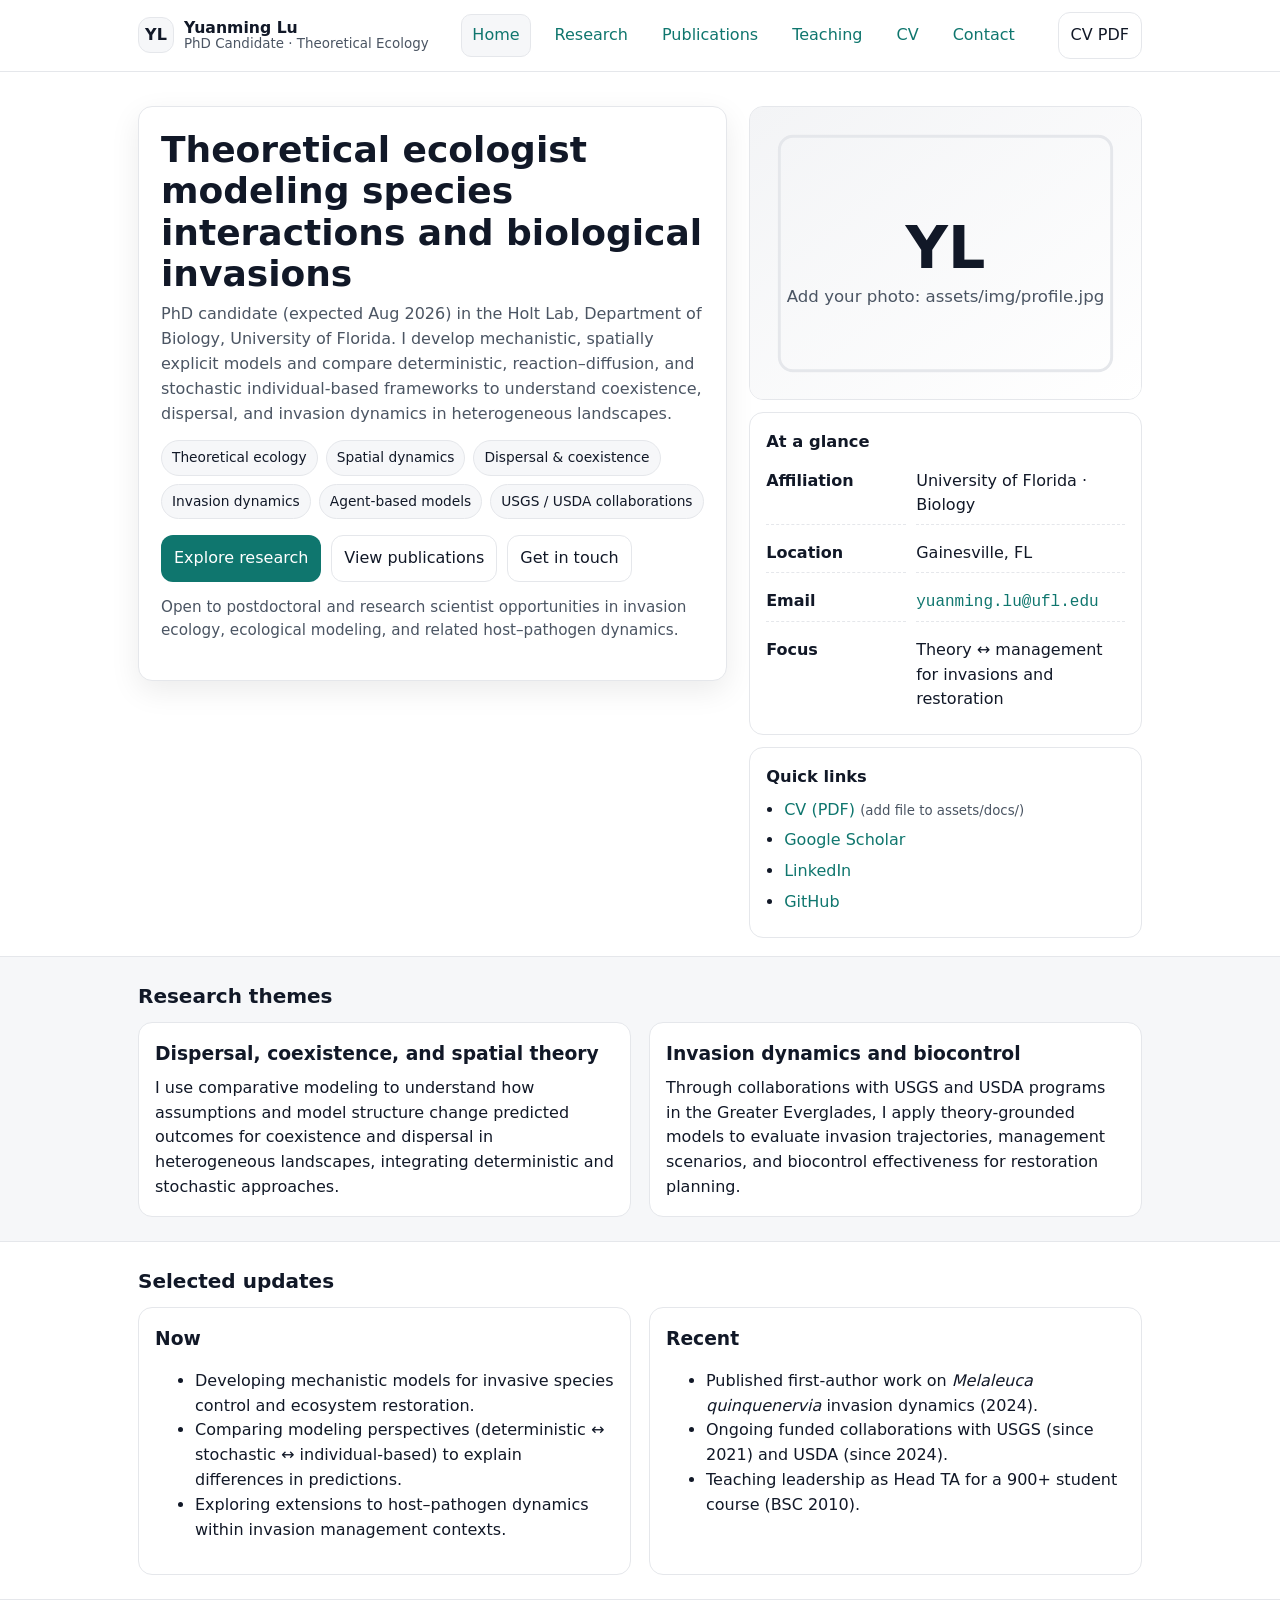
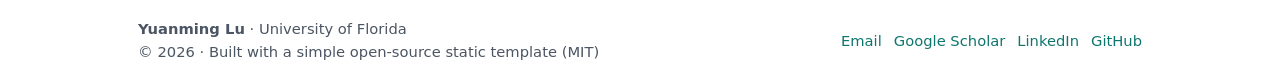
==== index.html @ 066a1757 "Add files via upload" ====
<!doctype html>
<html lang="en">
<head>
  <meta charset="utf-8" />
  <meta name="viewport" content="width=device-width, initial-scale=1" />
  <title>Home · Yuanming Lu</title>
  <meta name="description" content="Yuanming Lu — theoretical ecology, invasion dynamics, spatial models (UF)." />
  <link rel="stylesheet" href="assets/css/style.css" />
</head>
<body>

<header class="site-header">
  <a class="skip-link" href="#main">Skip to content</a>
  <div class="container">
    <div class="navbar">
      <div class="brand">
        <div class="mark" aria-hidden="true">YL</div>
        <div class="title">
          <strong>Yuanming Lu</strong>
          <span>PhD Candidate · Theoretical Ecology</span>
        </div>
      </div>

      <nav class="nav-links" data-nav-links aria-label="Primary">
        <a href="index.html">Home</a>
        <a href="research.html">Research</a>
        <a href="publications.html">Publications</a>
        <a href="teaching.html">Teaching</a>
        <a href="cv.html">CV</a>
        <a href="contact.html">Contact</a>
      </nav>

      <div class="nav-actions">
        <a class="btn" href="assets/docs/CV_YuanmingLu.pdf" target="_blank" rel="noopener">CV PDF</a>
        <button class="btn menu-btn" data-menu-btn aria-expanded="false" aria-controls="menu" type="button">Menu</button>
      </div>
    </div>
  </div>
</header>

<main id="main">

<section class="hero">
  <div class="container">
    <div class="hero-grid">
      <div class="hero-card">
        <h1>Theoretical ecologist modeling species interactions and biological invasions</h1>
        <p class="tagline">
          PhD candidate (expected Aug 2026) in the Holt Lab, Department of Biology, University of Florida.
          I develop mechanistic, spatially explicit models and compare deterministic, reaction–diffusion, and stochastic individual-based frameworks to understand coexistence, dispersal, and invasion dynamics in heterogeneous landscapes.
        </p>

        <div class="pills" aria-label="Research keywords">
          <span class="pill">Theoretical ecology</span>
          <span class="pill">Spatial dynamics</span>
          <span class="pill">Dispersal & coexistence</span>
          <span class="pill">Invasion dynamics</span>
          <span class="pill">Agent-based models</span>
          <span class="pill">USGS / USDA collaborations</span>
        </div>

        <div class="quick">
          <a class="btn primary" href="research.html">Explore research</a>
          <a class="btn" href="publications.html">View publications</a>
          <a class="btn" href="contact.html">Get in touch</a>
        </div>

        <p style="margin-top:14px;color:var(--muted);font-size:.95rem">
          Open to postdoctoral and research scientist opportunities in invasion ecology, ecological modeling, and related host–pathogen dynamics.
        </p>
      </div>

      <div class="profile">
        <div class="photo" role="img" aria-label="Profile photo placeholder">
          <img src="assets/img/profile-placeholder.svg" alt="Profile photo placeholder (replace with your photo)." />
        </div>

        <div class="card">
          <h3>At a glance</h3>
          <div class="kv">
            <div><strong>Affiliation</strong></div><div>University of Florida · Biology</div>
            <div><strong>Location</strong></div><div>Gainesville, FL</div>
            <div><strong>Email</strong></div><div><a class="mono" href="mailto:yuanming.lu@ufl.edu">yuanming.lu@ufl.edu</a></div>
            <div><strong>Focus</strong></div><div>Theory ↔ management for invasions and restoration</div>
          </div>
        </div>

        <div class="card">
          <h3>Quick links</h3>
          <ul>
            <li><a href="assets/docs/CV_YuanmingLu.pdf" target="_blank" rel="noopener">CV (PDF)</a> <small>(add file to assets/docs/)</small></li>
            <li><a href="https://scholar.google.com/citations?user=kKGQYPwAAAAJ&hl=en&oi=ao" target="_blank" rel="noopener">Google Scholar</a></li>
            <li><a href="https://www.linkedin.com/in/yuanming-lu/" target="_blank" rel="noopener">LinkedIn</a></li>
            <li><a href="https://github.com/Yuanming110" target="_blank" rel="noopener">GitHub</a></li>
          </ul>
        </div>
      </div>
    </div>
  </div>
</section>

<section class="section alt">
  <div class="container">
    <h2>Research themes</h2>
    <div class="grid">
      <div class="panel">
        <h3>Dispersal, coexistence, and spatial theory</h3>
        <p>
          I use comparative modeling to understand how assumptions and model structure change predicted outcomes for
          coexistence and dispersal in heterogeneous landscapes, integrating deterministic and stochastic approaches.
        </p>
      </div>
      <div class="panel">
        <h3>Invasion dynamics and biocontrol</h3>
        <p>
          Through collaborations with USGS and USDA programs in the Greater Everglades, I apply theory-grounded models to
          evaluate invasion trajectories, management scenarios, and biocontrol effectiveness for restoration planning.
        </p>
      </div>
    </div>
  </div>
</section>

<section class="section">
  <div class="container">
    <h2>Selected updates</h2>
    <div class="grid">
      <div class="panel">
        <h3>Now</h3>
        <ul>
          <li>Developing mechanistic models for invasive species control and ecosystem restoration.</li>
          <li>Comparing modeling perspectives (deterministic ↔ stochastic ↔ individual-based) to explain differences in predictions.</li>
          <li>Exploring extensions to host–pathogen dynamics within invasion management contexts.</li>
        </ul>
      </div>
      <div class="panel">
        <h3>Recent</h3>
        <ul>
          <li>Published first-author work on <em>Melaleuca quinquenervia</em> invasion dynamics (2024).</li>
          <li>Ongoing funded collaborations with USGS (since 2021) and USDA (since 2024).</li>
          <li>Teaching leadership as Head TA for a 900+ student course (BSC 2010).</li>
        </ul>
      </div>
    </div>
  </div>
</section>

</main>

<footer class="site-footer">
  <div class="container">
    <div class="footer-grid">
      <div>
        <div><strong>Yuanming Lu</strong> · University of Florida</div>
        <div>© <span data-year></span> · Built with a simple open-source static template (MIT)</div>
      </div>
      <div class="footer-links">
        <a href="mailto:yuanming.lu@ufl.edu">Email</a>
        <a href="https://scholar.google.com/citations?user=kKGQYPwAAAAJ&hl=en&oi=ao" target="_blank" rel="noopener">Google Scholar</a>
        <a href="https://www.linkedin.com/in/yuanming-lu/" target="_blank" rel="noopener">LinkedIn</a>
        <a href="https://github.com/Yuanming110" target="_blank" rel="noopener">GitHub</a>
      </div>
    </div>
  </div>
</footer>
<script src="assets/js/main.js"></script>

</body>
</html>
---- assets/css/style.css ----
/* =========================================
   Simple Academic Website Theme (MIT)
   Author: Generated template for editing
   ========================================= */

:root{
  --bg: #ffffff;
  --bg-alt: #f6f7f9;
  --text: #111827;
  --muted: #4b5563;
  --border: #e5e7eb;
  --link: #0f766e;
  --link-hover: #115e59;
  --shadow: 0 10px 30px rgba(0,0,0,.08);
  --radius: 14px;
  --max: 1040px;
  --mono: ui-monospace, SFMono-Regular, Menlo, Monaco, Consolas, "Liberation Mono", "Courier New", monospace;
  --sans: ui-sans-serif, system-ui, -apple-system, Segoe UI, Roboto, Helvetica, Arial, "Apple Color Emoji", "Segoe UI Emoji";
}

*{box-sizing:border-box}
html{scroll-behavior:smooth}
body{
  margin:0;
  font-family: var(--sans);
  color: var(--text);
  background: var(--bg);
  line-height: 1.55;
}

a{color:var(--link); text-decoration:none}
a:hover{color:var(--link-hover); text-decoration:underline}
small{color:var(--muted)}

.container{
  width: min(100%, var(--max));
  margin: 0 auto;
  padding: 0 18px;
}

.skip-link{
  position:absolute;
  left:-999px;
  top:auto;
  width:1px; height:1px;
  overflow:hidden;
}
.skip-link:focus{
  left: 18px;
  top: 18px;
  width: auto; height: auto;
  padding: 10px 12px;
  background: var(--bg);
  border: 1px solid var(--border);
  border-radius: 10px;
  box-shadow: var(--shadow);
  z-index: 9999;
}

/* Header / Nav */
.site-header{
  position: sticky;
  top: 0;
  z-index: 50;
  backdrop-filter: blur(10px);
  background: rgba(255,255,255,.85);
  border-bottom: 1px solid var(--border);
}

.navbar{
  display:flex;
  align-items:center;
  justify-content:space-between;
  padding: 12px 0;
  gap: 14px;
}

.brand{
  display:flex;
  align-items:center;
  gap: 10px;
  min-width: 220px;
}
.brand .mark{
  width: 36px;
  height: 36px;
  border-radius: 12px;
  background: var(--bg-alt);
  border: 1px solid var(--border);
  display:flex;
  align-items:center;
  justify-content:center;
  font-weight:700;
}
.brand .title{
  display:flex;
  flex-direction:column;
  line-height:1.1;
}
.brand .title strong{font-size: 0.98rem}
.brand .title span{font-size: 0.84rem; color: var(--muted)}

.nav-links{
  display:flex;
  gap: 14px;
  align-items:center;
  flex-wrap:wrap;
  justify-content:flex-end;
}
.nav-links a{
  padding: 8px 10px;
  border-radius: 10px;
}
.nav-links a.active{
  background: var(--bg-alt);
  border: 1px solid var(--border);
  text-decoration:none;
}
.nav-actions{
  display:flex;
  gap: 10px;
  align-items:center;
}

.btn{
  display:inline-flex;
  align-items:center;
  justify-content:center;
  padding: 10px 12px;
  border-radius: 12px;
  border: 1px solid var(--border);
  background: var(--bg);
  cursor:pointer;
  text-decoration:none;
  color: var(--text);
}
.btn:hover{box-shadow: var(--shadow); text-decoration:none}
.btn.primary{
  background: var(--link);
  border-color: transparent;
  color: white;
}
.btn.primary:hover{background: var(--link-hover)}

.menu-btn{
  display:none;
}

/* Hero */
.hero{
  padding: 34px 0 18px 0;
}
.hero-grid{
  display:grid;
  grid-template-columns: 1.2fr .8fr;
  gap: 22px;
  align-items:start;
}
.hero-card{
  background: var(--bg);
  border: 1px solid var(--border);
  border-radius: var(--radius);
  padding: 22px;
  box-shadow: var(--shadow);
}
.hero h1{
  margin: 0 0 8px 0;
  font-size: clamp(1.6rem, 3vw, 2.25rem);
  line-height:1.15;
}
.tagline{
  color: var(--muted);
  margin: 0 0 14px 0;
}
.pills{
  display:flex;
  flex-wrap:wrap;
  gap: 8px;
  margin: 14px 0;
}
.pill{
  font-size: 0.86rem;
  padding: 6px 10px;
  border: 1px solid var(--border);
  background: var(--bg-alt);
  border-radius: 999px;
  color: var(--text);
}
.quick{
  display:flex;
  gap: 10px;
  flex-wrap:wrap;
  margin-top: 16px;
}

.profile{
  display:flex;
  flex-direction:column;
  gap: 12px;
  align-items:stretch;
}
.photo{
  width: 100%;
  aspect-ratio: 4/3;
  border-radius: var(--radius);
  border: 1px solid var(--border);
  background: linear-gradient(135deg, #f3f4f6 0%, #ffffff 60%);
  display:flex;
  align-items:center;
  justify-content:center;
  overflow:hidden;
}
.photo img{
  width: 100%;
  height: 100%;
  object-fit: cover;
}
.card{
  border: 1px solid var(--border);
  background: var(--bg);
  border-radius: var(--radius);
  padding: 16px;
}
.card h3{margin: 0 0 8px 0; font-size: 1.02rem}
.card ul{margin: 0; padding-left: 18px}
.card li{margin: 6px 0}
.mono{font-family: var(--mono)}

/* Sections */
.section{
  padding: 24px 0;
}
.section.alt{
  background: var(--bg-alt);
  border-top: 1px solid var(--border);
  border-bottom: 1px solid var(--border);
}
.section h2{
  margin: 0 0 10px 0;
  font-size: 1.25rem;
}
.grid{
  display:grid;
  grid-template-columns: 1fr 1fr;
  gap: 18px;
}
.panel{
  border: 1px solid var(--border);
  border-radius: var(--radius);
  background: var(--bg);
  padding: 16px;
}
.panel h3{margin:0 0 8px 0}
.panel p{margin:0}
.kv{
  display:grid;
  grid-template-columns: 140px 1fr;
  gap: 10px;
}
.kv div{padding: 6px 0; border-bottom: 1px dashed var(--border)}
.kv div:nth-last-child(-n+2){border-bottom:none}

/* Page Layout */
.page{
  padding: 26px 0 36px 0;
}
.page-title{
  margin: 0 0 14px 0;
  font-size: 1.7rem;
}
.lead{color: var(--muted); margin-top: 0}

/* Publications */
.pub-controls{
  display:flex;
  gap: 10px;
  flex-wrap:wrap;
  align-items:center;
  justify-content:space-between;
  margin: 12px 0 18px 0;
}
.pub-search{
  width: min(520px, 100%);
  padding: 10px 12px;
  border-radius: 12px;
  border: 1px solid var(--border);
}
.pub-list{
  display:flex;
  flex-direction:column;
  gap: 10px;
}
.pub{
  padding: 14px;
  border: 1px solid var(--border);
  border-radius: var(--radius);
  background: var(--bg);
}
.pub .title{font-weight: 700}
.pub .meta{color: var(--muted); font-size: 0.92rem}
.pub .links{margin-top: 6px; display:flex; gap: 10px; flex-wrap:wrap}
.badge{
  display:inline-block;
  padding: 3px 8px;
  border-radius: 999px;
  font-size: 0.78rem;
  border: 1px solid var(--border);
  background: var(--bg-alt);
  color: var(--text);
}

/* Footer */
.site-footer{
  border-top: 1px solid var(--border);
  background: var(--bg);
  padding: 18px 0;
  color: var(--muted);
  font-size: 0.92rem;
}
.footer-grid{
  display:flex;
  gap: 14px;
  justify-content:space-between;
  align-items:center;
  flex-wrap:wrap;
}
.footer-links{display:flex; gap: 12px; flex-wrap:wrap}

/* Responsive */
@media (max-width: 860px){
  .hero-grid{grid-template-columns: 1fr}
  .grid{grid-template-columns: 1fr}
  .brand{min-width:auto}
  .nav-links{
    display:none;
    width: 100%;
    padding: 8px 0 12px 0;
  }
  .nav-links.open{display:flex}
  .menu-btn{
    display:inline-flex;
  }
}
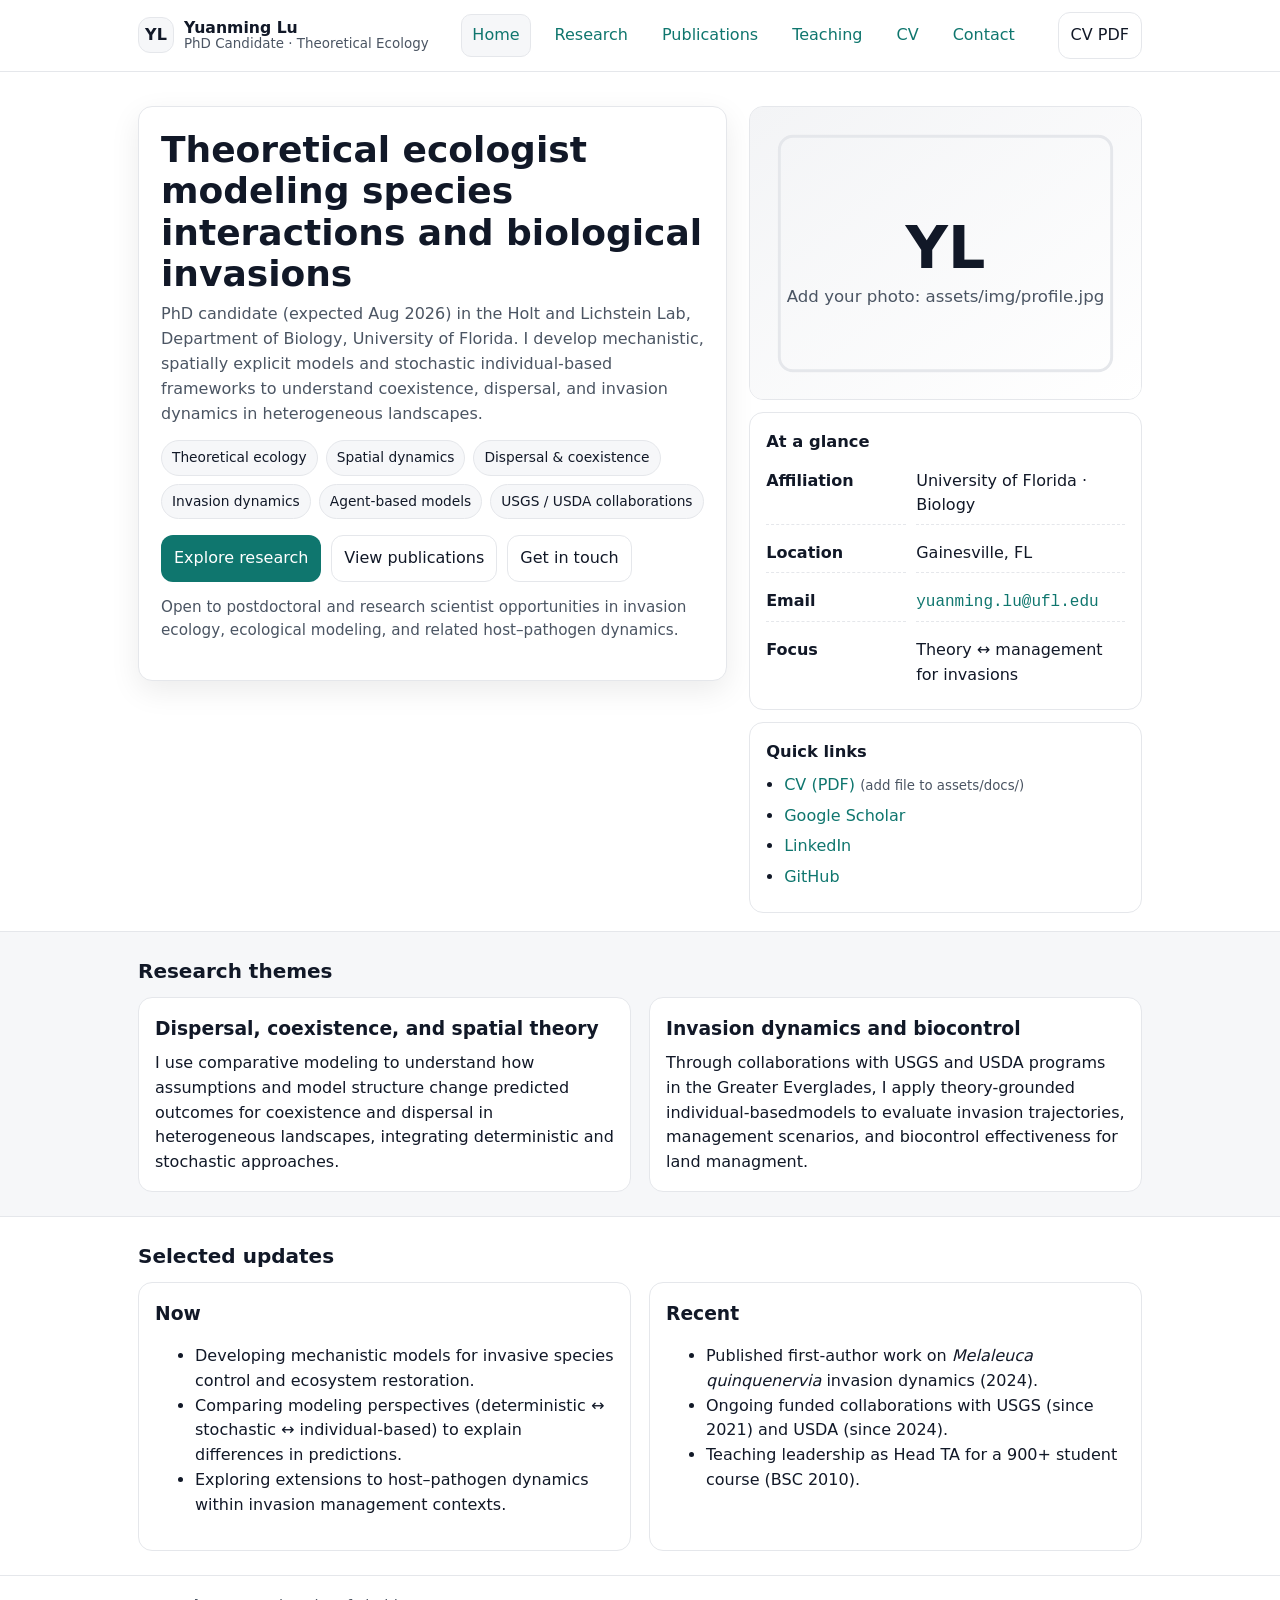
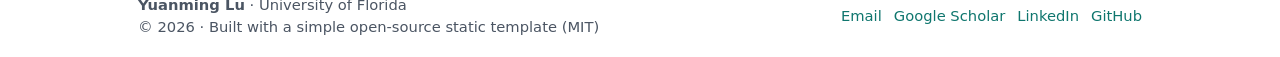
==== commit 4aa6904b: "Update index.html" ====
--- a/index.html
+++ b/index.html
@@ -46,8 +46,8 @@
       <div class="hero-card">
         <h1>Theoretical ecologist modeling species interactions and biological invasions</h1>
         <p class="tagline">
-          PhD candidate (expected Aug 2026) in the Holt Lab, Department of Biology, University of Florida.
-          I develop mechanistic, spatially explicit models and compare deterministic, reaction–diffusion, and stochastic individual-based frameworks to understand coexistence, dispersal, and invasion dynamics in heterogeneous landscapes.
+          PhD candidate (expected Aug 2026) in the Holt and Lichstein Lab, Department of Biology, University of Florida.
+          I develop mechanistic, spatially explicit models and stochastic individual-based frameworks to understand coexistence, dispersal, and invasion dynamics in heterogeneous landscapes.
         </p>
 
         <div class="pills" aria-label="Research keywords">
@@ -81,7 +81,7 @@
             <div><strong>Affiliation</strong></div><div>University of Florida · Biology</div>
             <div><strong>Location</strong></div><div>Gainesville, FL</div>
             <div><strong>Email</strong></div><div><a class="mono" href="mailto:yuanming.lu@ufl.edu">yuanming.lu@ufl.edu</a></div>
-            <div><strong>Focus</strong></div><div>Theory ↔ management for invasions and restoration</div>
+            <div><strong>Focus</strong></div><div>Theory ↔ management for invasions</div>
           </div>
         </div>
 
@@ -113,8 +113,8 @@
       <div class="panel">
         <h3>Invasion dynamics and biocontrol</h3>
         <p>
-          Through collaborations with USGS and USDA programs in the Greater Everglades, I apply theory-grounded models to
-          evaluate invasion trajectories, management scenarios, and biocontrol effectiveness for restoration planning.
+          Through collaborations with USGS and USDA programs in the Greater Everglades, I apply theory-grounded individual-basedmodels to
+          evaluate invasion trajectories, management scenarios, and biocontrol effectiveness for land managment.
         </p>
       </div>
     </div>
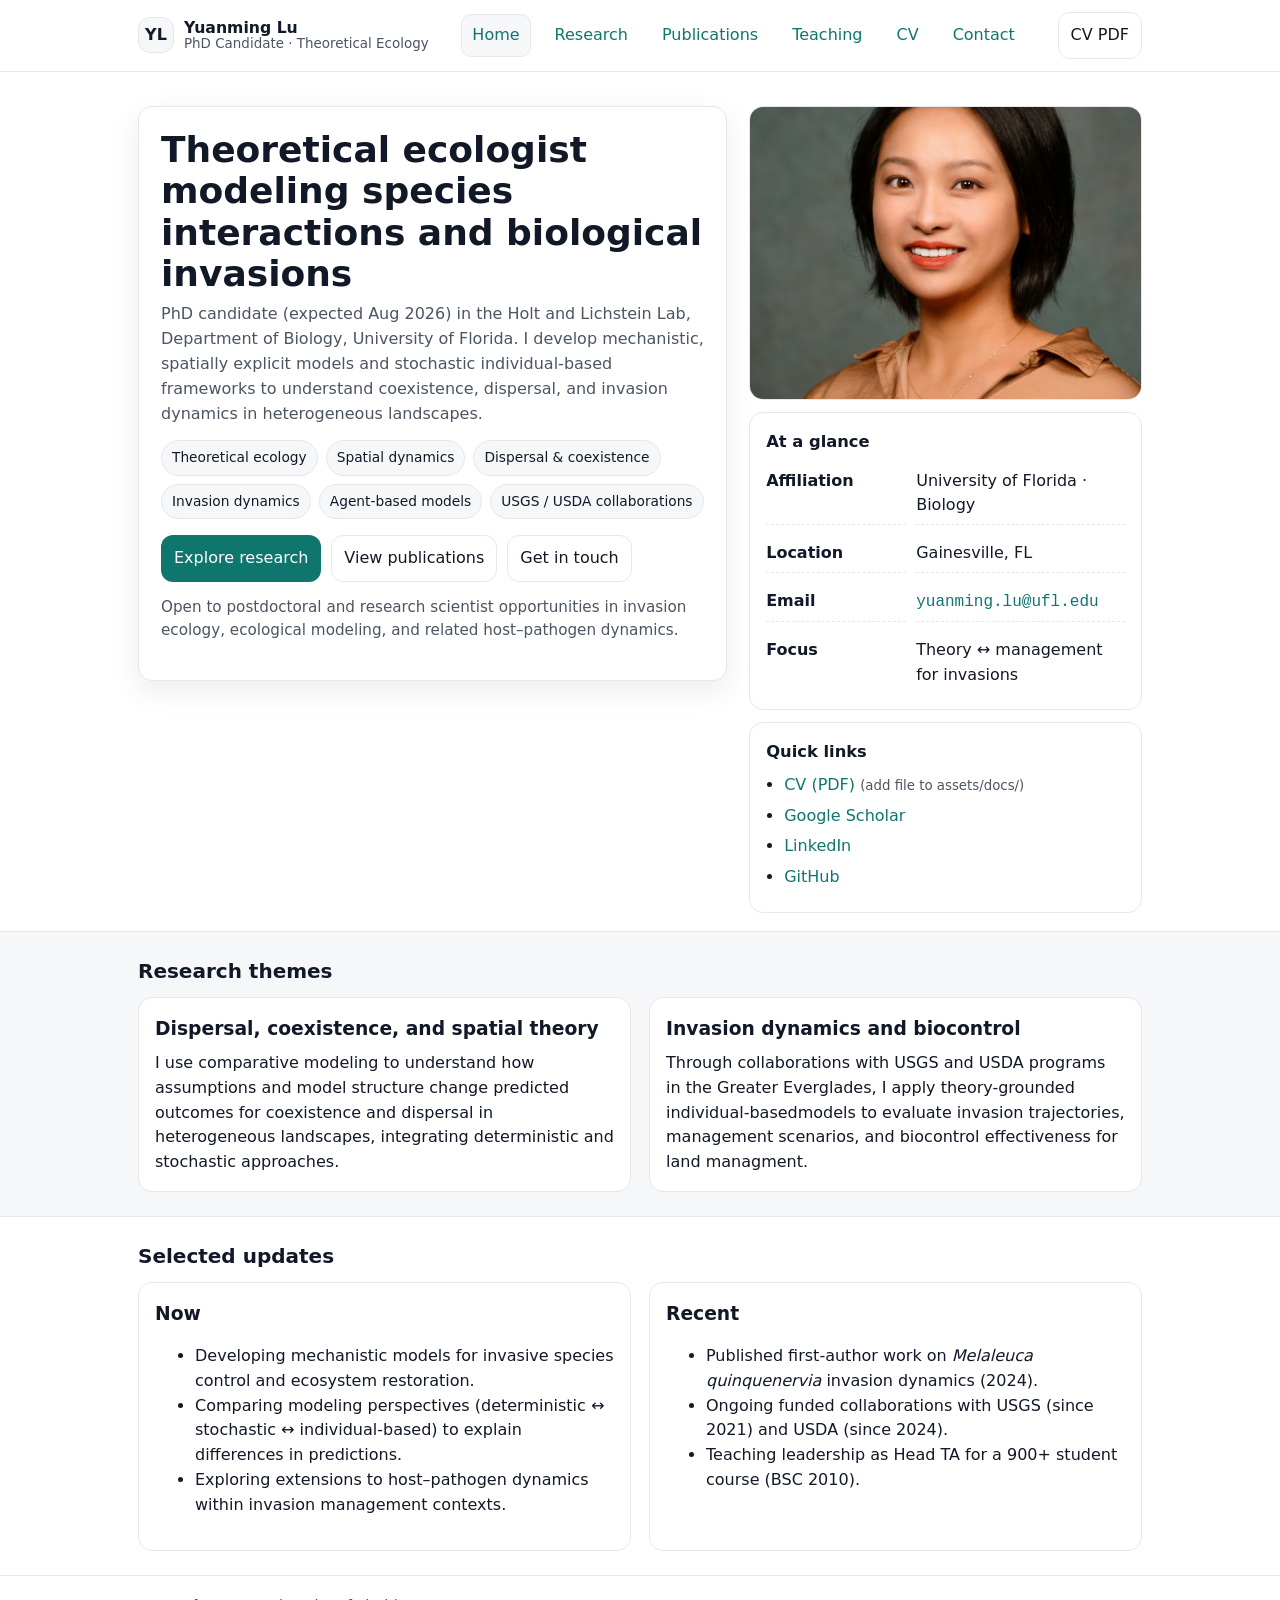
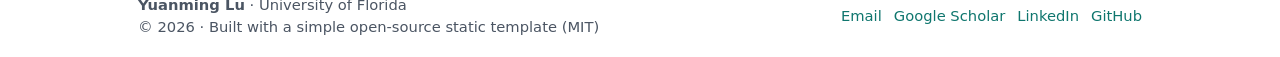
==== commit 085dddf0: "Update index.html add profile pic" ====
--- a/index.html
+++ b/index.html
@@ -72,7 +72,7 @@
 
       <div class="profile">
         <div class="photo" role="img" aria-label="Profile photo placeholder">
-          <img src="assets/img/profile-placeholder.svg" alt="Profile photo placeholder (replace with your photo)." />
+          <img src="assets/img/profile.jpg" alt="Profile photo placeholder (replace with your photo)." />
         </div>
 
         <div class="card">
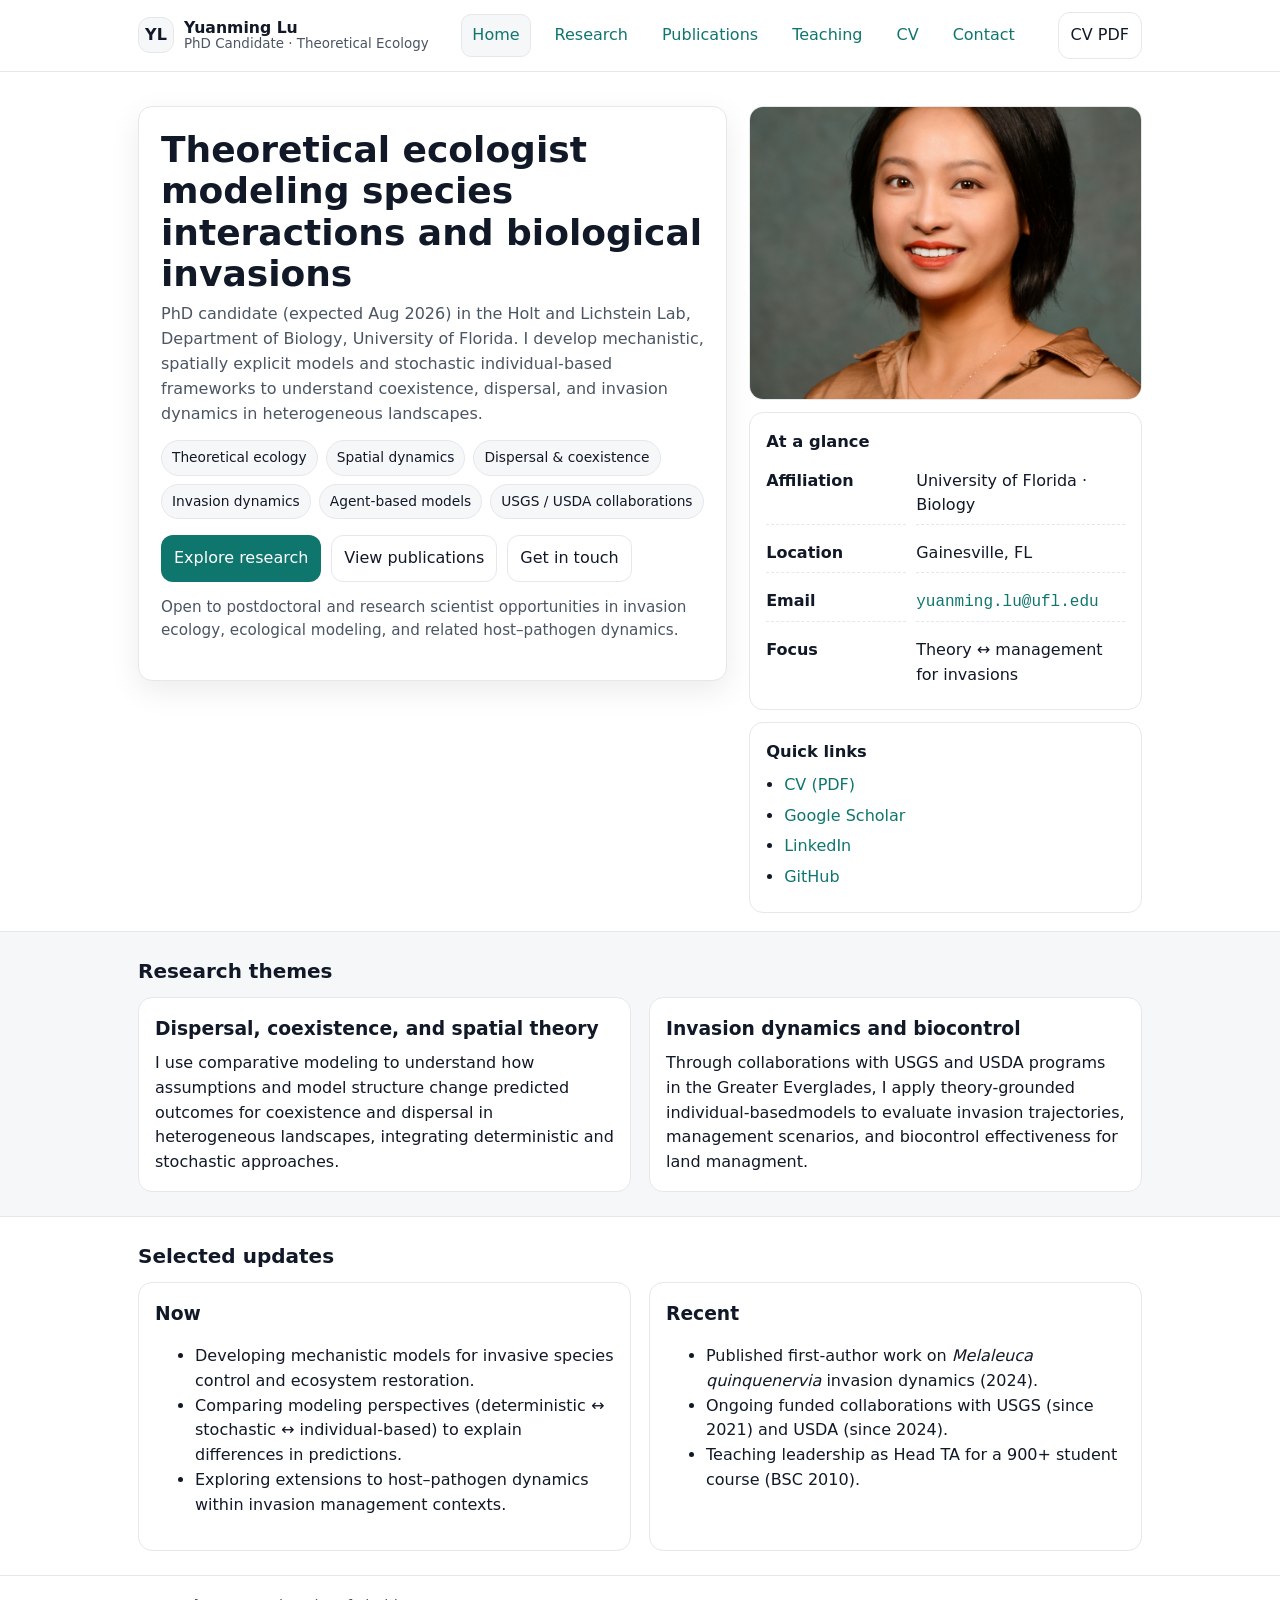
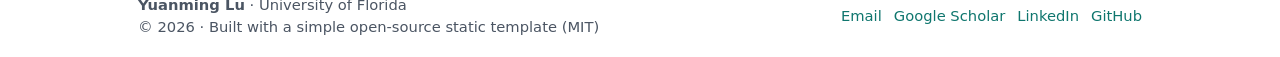
==== commit fcb4c1c5: "Update index.html minor typo" ====
--- a/index.html
+++ b/index.html
@@ -88,7 +88,7 @@
         <div class="card">
           <h3>Quick links</h3>
           <ul>
-            <li><a href="assets/docs/CV_YuanmingLu.pdf" target="_blank" rel="noopener">CV (PDF)</a> <small>(add file to assets/docs/)</small></li>
+            <li><a href="assets/docs/CV_YuanmingLu.pdf" target="_blank" rel="noopener">CV (PDF)</a></li>
             <li><a href="https://scholar.google.com/citations?user=kKGQYPwAAAAJ&hl=en&oi=ao" target="_blank" rel="noopener">Google Scholar</a></li>
             <li><a href="https://www.linkedin.com/in/yuanming-lu/" target="_blank" rel="noopener">LinkedIn</a></li>
             <li><a href="https://github.com/Yuanming110" target="_blank" rel="noopener">GitHub</a></li>
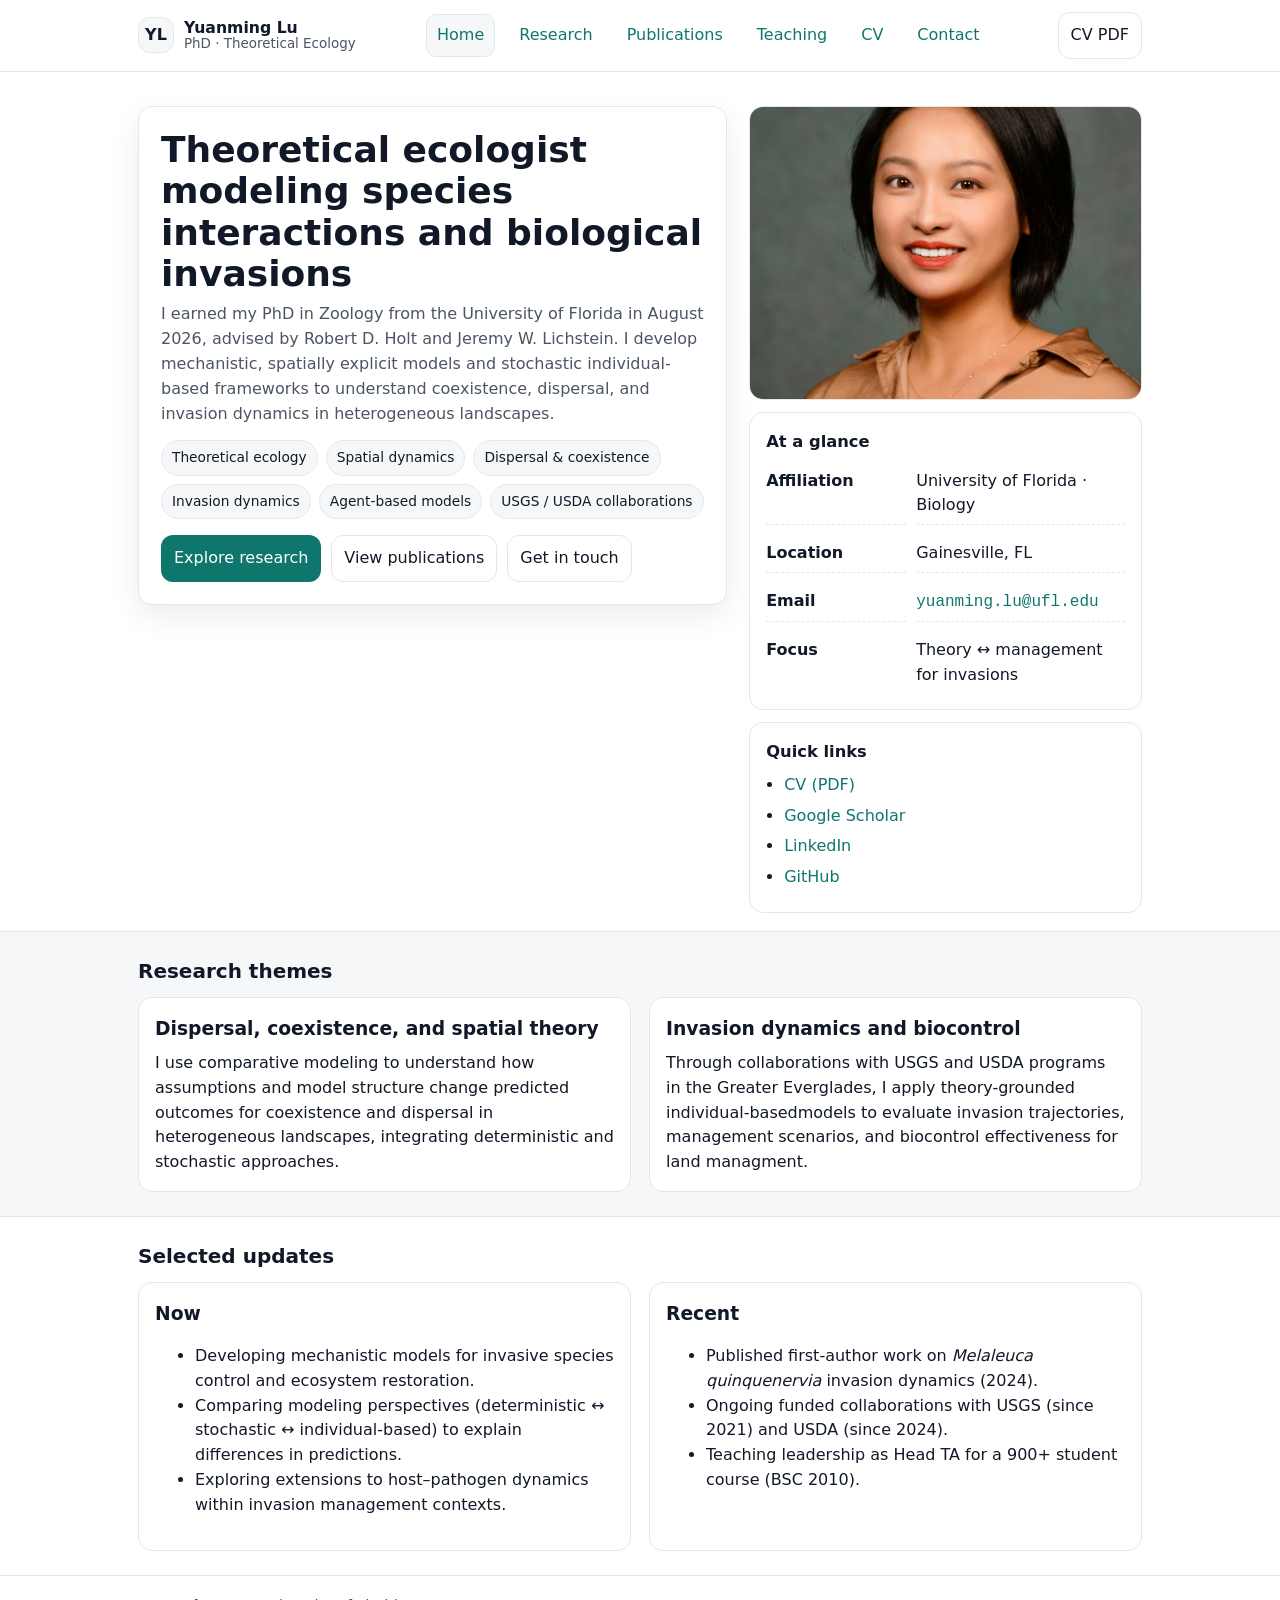
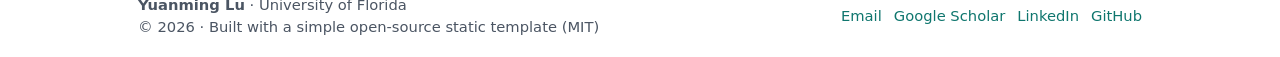
==== commit 1f19f6dc: "Update profile after PhD completion" ====
--- a/index.html
+++ b/index.html
@@ -17,7 +17,7 @@
         <div class="mark" aria-hidden="true">YL</div>
         <div class="title">
           <strong>Yuanming Lu</strong>
-          <span>PhD Candidate · Theoretical Ecology</span>
+          <span>PhD · Theoretical Ecology</span>
         </div>
       </div>
 
@@ -46,7 +46,7 @@
       <div class="hero-card">
         <h1>Theoretical ecologist modeling species interactions and biological invasions</h1>
         <p class="tagline">
-          PhD candidate (expected Aug 2026) in the Holt and Lichstein Lab, Department of Biology, University of Florida.
+          I earned my PhD in Zoology from the University of Florida in August 2026, advised by Robert D. Holt and Jeremy W. Lichstein.
           I develop mechanistic, spatially explicit models and stochastic individual-based frameworks to understand coexistence, dispersal, and invasion dynamics in heterogeneous landscapes.
         </p>
 
@@ -65,9 +65,6 @@
           <a class="btn" href="contact.html">Get in touch</a>
         </div>
 
-        <p style="margin-top:14px;color:var(--muted);font-size:.95rem">
-          Open to postdoctoral and research scientist opportunities in invasion ecology, ecological modeling, and related host–pathogen dynamics.
-        </p>
       </div>
 
       <div class="profile">
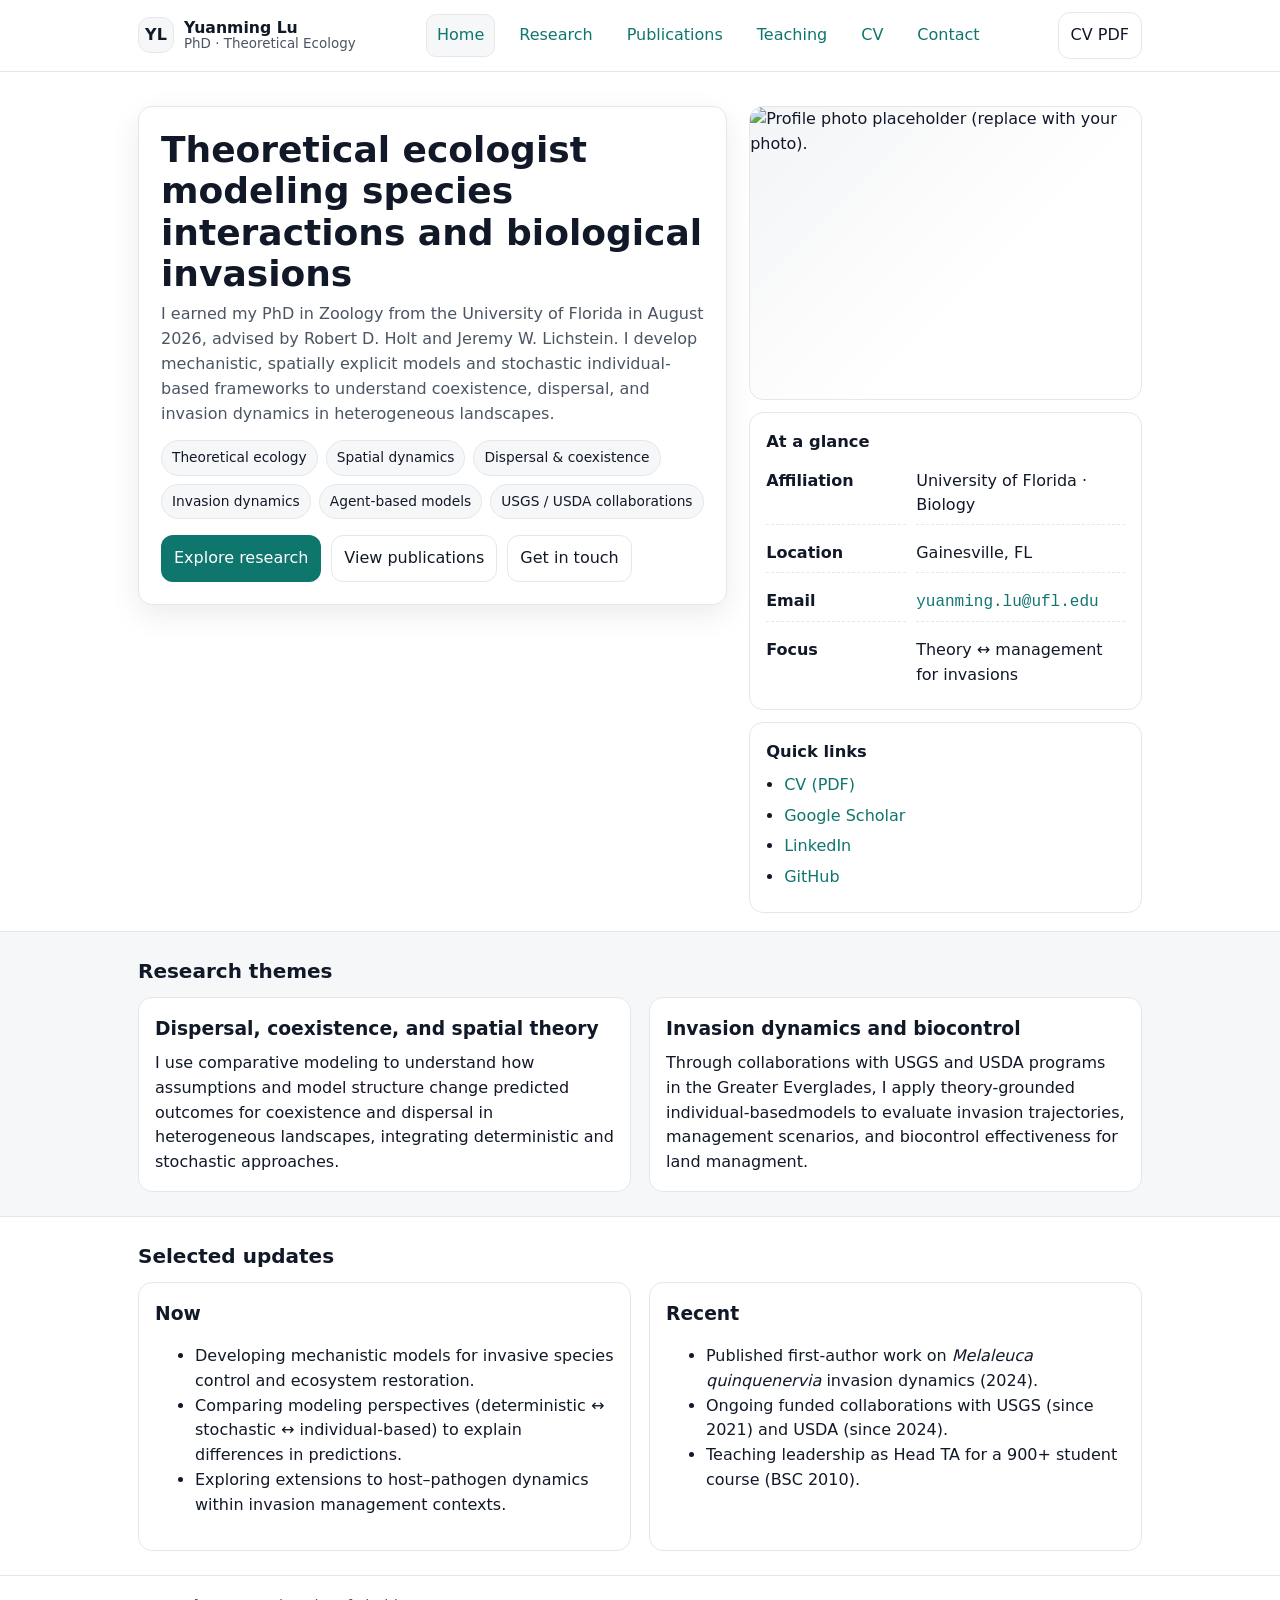
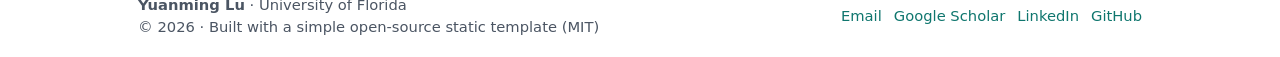
==== commit d31fe8c6: "Update index.html update profile pic" ====
--- a/index.html
+++ b/index.html
@@ -69,7 +69,7 @@
 
       <div class="profile">
         <div class="photo" role="img" aria-label="Profile photo placeholder">
-          <img src="assets/img/profile.jpg" alt="Profile photo placeholder (replace with your photo)." />
+          <img src="assets/img/IMG_6690.jpg" alt="Profile photo placeholder (replace with your photo)." />
         </div>
 
         <div class="card">
--- a/assets/css/style.css
+++ b/assets/css/style.css
@@ -289,6 +289,13 @@
   display:flex;
   flex-direction:column;
   gap: 10px;
+}
+.pub-message{
+  color: var(--muted);
+  margin: 0 0 12px 0;
+}
+.pub-message.error{
+  color: #9f1239;
 }
 .pub{
   padding: 14px;
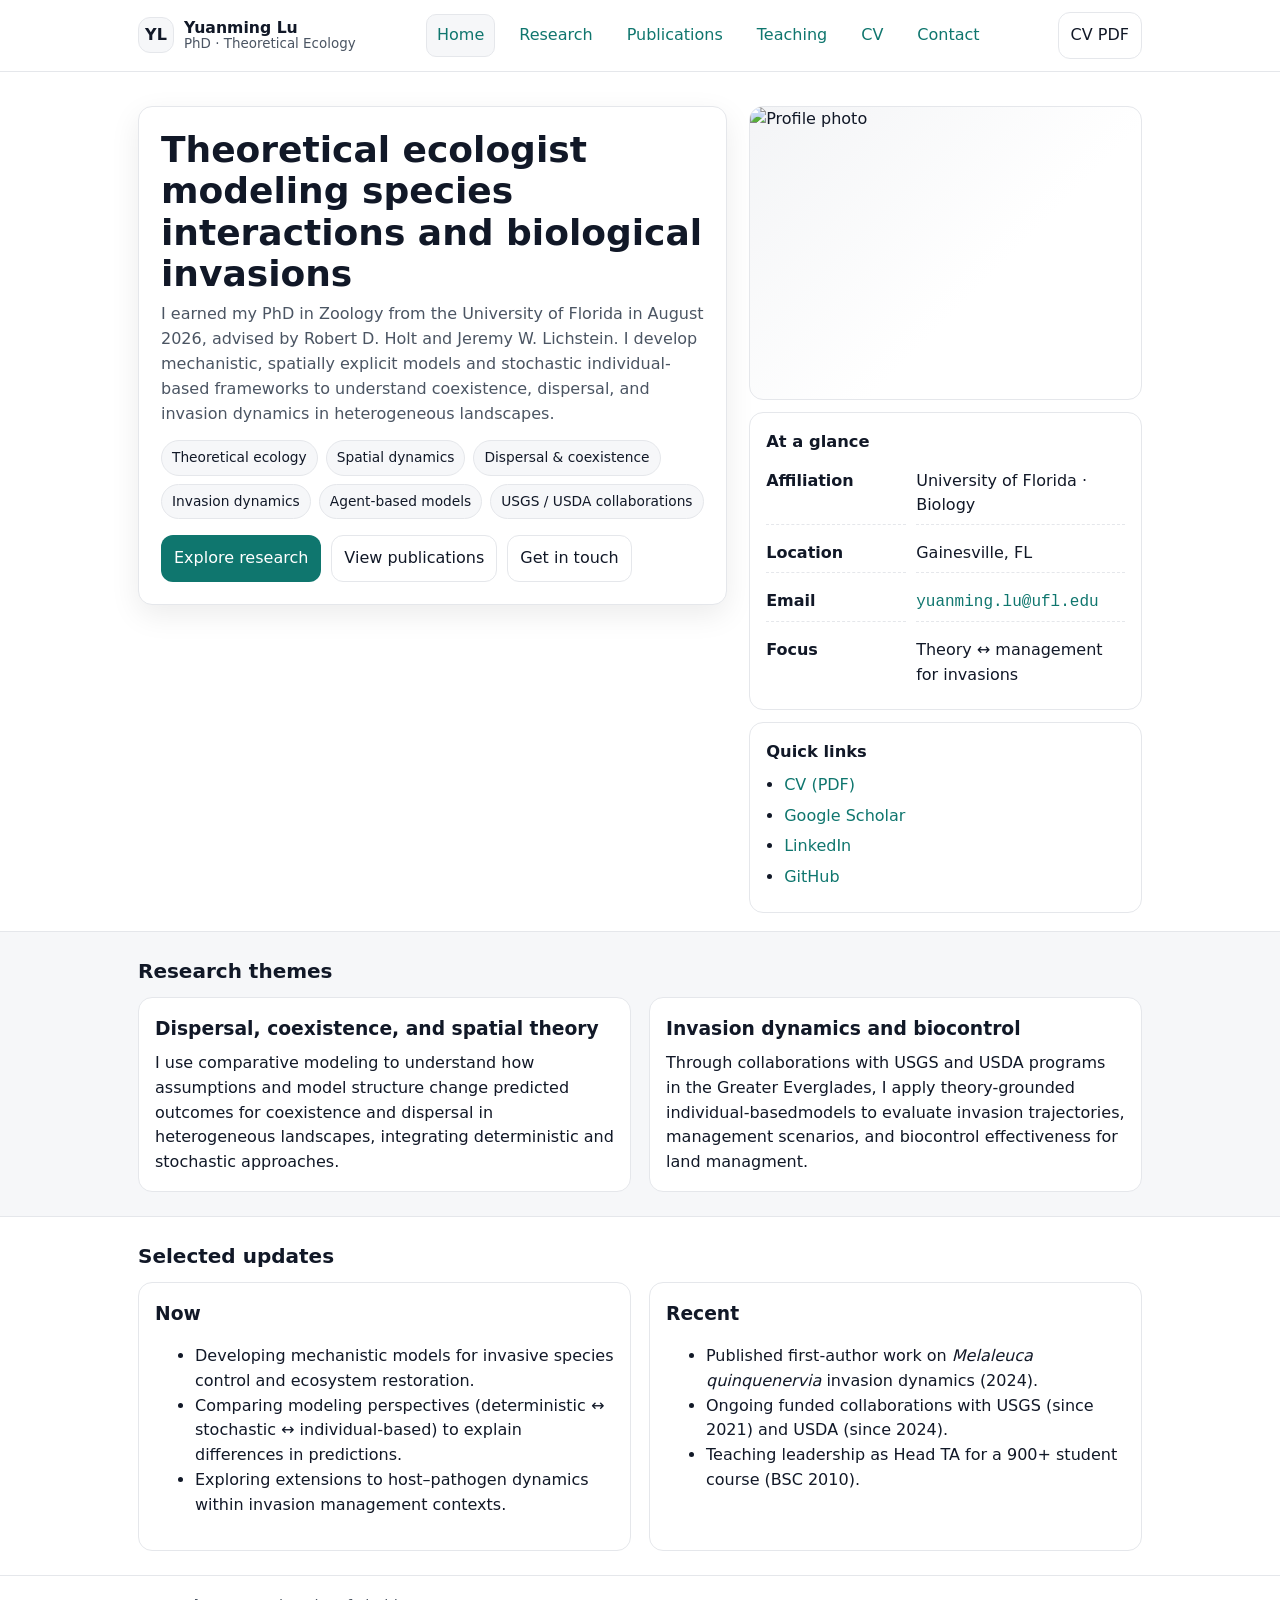
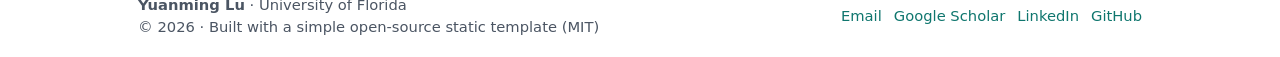
==== commit 4f0ff1f9: "Update index.html" ====
--- a/index.html
+++ b/index.html
@@ -69,7 +69,7 @@
 
       <div class="profile">
         <div class="photo" role="img" aria-label="Profile photo placeholder">
-          <img src="assets/img/IMG_6690.jpg" alt="Profile photo placeholder (replace with your photo)." />
+          <img src="assets/img/IMG_6690.jpg" alt="Profile photo" />
         </div>
 
         <div class="card">
